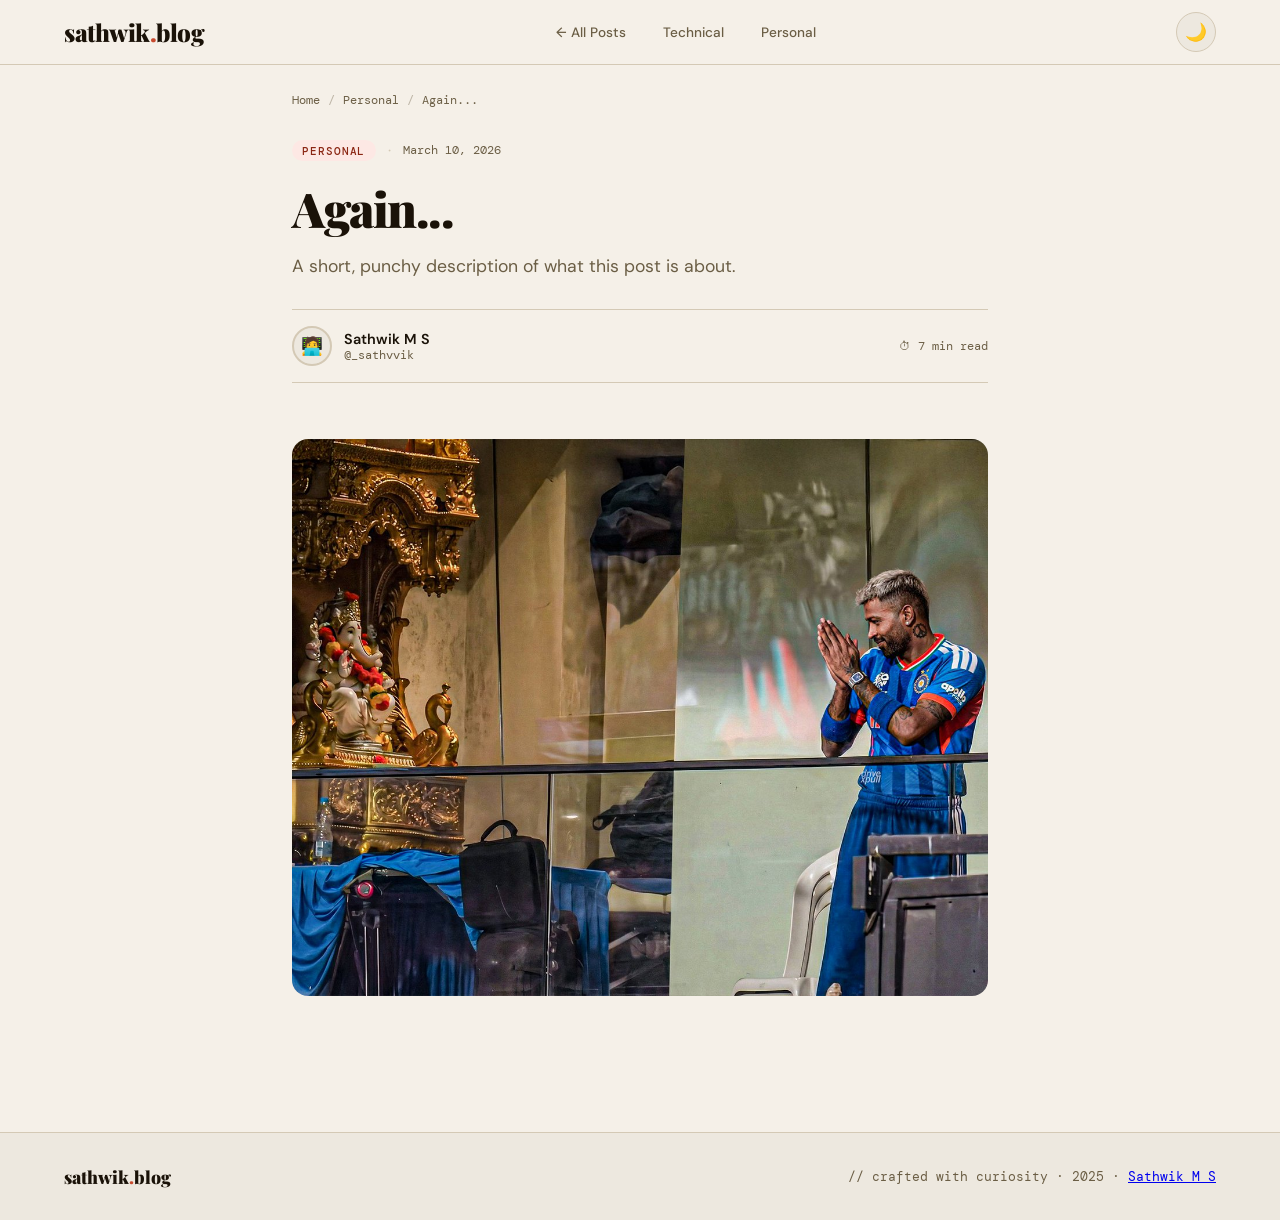
==== personal/again/index.html @ 91df0ead "first commit" ====
<!DOCTYPE html>
<html lang="en" data-theme="light">
<head>
  <meta charset="UTF-8"/>
  <meta name="viewport" content="width=device-width, initial-scale=1.0"/>
  <title>Blog Post — the.blog</title>
  <link href="https://fonts.googleapis.com/css2?family=Playfair+Display:ital,wght@0,400;0,700;0,900;1,400&family=DM+Mono:wght@400;500&family=DM+Sans:wght@300;400;500&display=swap" rel="stylesheet"/>
  <link rel="stylesheet" href="/css/page.css">
</head>
<body>

  <div class="progress-bar" id="progress"></div>

  <!-- HEADER -->
  <header>
    <div class="header-inner">
      <a href="/" class="logo">sathwik<span>.</span>blog</a>
      <nav>
        <a href="/" class="nav-btn">← All Posts</a>
        <a href="/?filter=tech" class="nav-btn">Technical</a>
        <a href="/?filter=personal" class="nav-btn">Personal</a>
        
      </nav>
      <button class="theme-toggle" onclick="toggleTheme()" aria-label="Toggle theme">
          <span id="theme-icon">🌙</span>
        </button>
    </div>
  </header>

  <!-- BREADCRUMB -->
  <div class="breadcrumb">
    <a href="/">Home</a>
    <span class="breadcrumb-sep">/</span>
    <a href="#">Personal</a>        <!-- ← replace -->
    <span class="breadcrumb-sep">/</span>
    <span>Again...</span>         <!-- ← replace -->
  </div>

  <!-- ARTICLE HEADER -->
  <div class="article-header">
    <div class="article-meta-top">
      <!-- change "tech" to "personal" for personal posts -->
      <span class="tag personal">Personal</span>
      <span class="dot">·</span>
      <span class="article-date">March 10, 2026</span>   <!-- ← replace -->
    </div>

    <!-- ← replace title; wrap part in <em> for italic accent -->
    <h1>Again...</h1>

    <!-- ← replace subtitle -->
    <p class="article-subtitle">A short, punchy description of what this post is about.</p>

    <div class="author-row">
      <div class="author">
        <!-- swap the emoji for <img src="photo.jpg"> if you have a photo -->
        <div class="avatar">🧑‍💻</div>
        <div>
          <div class="author-name">Sathwik M S</div>         <!-- ← replace -->
          <div class="author-handle">@_sathvvik</div>     <!-- ← replace -->
        </div>
      </div>
      <div class="article-stats">
        <span class="article-stat">⏱ 7 min read</span>    <!-- ← replace -->
      </div>
    </div>
  </div>

  <!-- HERO IMAGE -->
  <div class="hero-image">
    <img src="1.jpg" alt="Describe the image" />
  </div>

  
  <article class="article-body" id="article-body">


  </article>

  <!-- FOOTER -->
  <footer>
    <div class="footer-inner">
      <!-- ← replace with your blog name -->
      <span class="footer-brand">sathwik<span style="color:var(--accent)">.</span>blog</span>
      <span class="footer-copy">// crafted with curiosity · 2025 · <a href="https://www.sathwikms.site/">Sathwik M S</a></span>
    </div>
  </footer>

  <script src="/js/toggle.js"></script>

</body>
</html>
---- css/page.css ----
*,
*::before,
*::after {
    box-sizing: border-box;
    margin: 0;
    padding: 0;
}

:root {
    --bg: #f5f0e8;
    --bg2: #ede8df;
    --card: #faf7f2;
    --text: #1a1208;
    --text-muted: #6b5e45;
    --accent: #c84b2f;
    --accent2: #3a6b9f;
    --border: #d4c9b5;
    --tag-tech: #dceaf7;
    --tag-tech-text: #1a4a78;
    --tag-personal: #fde8e4;
    --tag-personal-text: #8b2714;
}

[data-theme="dark"] {
    --bg: #0e0e0f;
    --bg2: #161618;
    --card: #1c1c1f;
    --text: #f0ede6;
    --text-muted: #8a8480;
    --accent: #e8694e;
    --accent2: #5b9fd4;
    --border: #2e2d2b;
    --tag-tech: #162030;
    --tag-tech-text: #7ab8e8;
    --tag-personal: #250f0c;
    --tag-personal-text: #e88070;
}

html {
    scroll-behavior: smooth;
}

body {
    font-family: 'DM Sans', sans-serif;
    background: var(--bg);
    color: var(--text);
    transition: background 0.4s, color 0.4s;
    min-height: 100vh;
}

/* ── HEADER ── */
header {
    position: sticky;
    top: 0;
    z-index: 100;
    background: var(--bg);
    border-bottom: 1px solid var(--border);
    padding: 0 clamp(1rem, 5vw, 4rem);
    transition: background 0.4s;
}

.header-inner {
    max-width: 1200px;
    margin: 0 auto;
    display: flex;
    align-items: center;
    justify-content: space-between;
    height: 64px;
}

.logo {
    font-family: 'Playfair Display', serif;
    font-size: 1.5rem;
    font-weight: 900;
    color: var(--text);
    text-decoration: none;
    letter-spacing: -0.02em;
}

.logo span {
    color: var(--accent);
}

nav {
    display: flex;
    align-items: center;
    gap: 0.5rem;
}

.nav-btn {
    background: none;
    border: none;
    cursor: pointer;
    font-family: 'DM Sans', sans-serif;
    font-size: 0.85rem;
    font-weight: 500;
    color: var(--text-muted);
    padding: 0.4rem 0.9rem;
    border-radius: 100px;
    transition: all 0.2s;
    text-decoration: none;
    display: inline-block;
}

.nav-btn:hover {
    color: var(--text);
    background: var(--bg2);
}

.theme-toggle {
    background: var(--bg2);
    border: 1px solid var(--border);
    cursor: pointer;
    width: 40px;
    height: 40px;
    border-radius: 50%;
    display: flex;
    align-items: center;
    justify-content: center;
    font-size: 1.1rem;
    transition: all 0.2s;
    margin-left: 0.5rem;
}

.theme-toggle:hover {
    transform: rotate(20deg) scale(1.1);
}

/* ── PROGRESS BAR ── */
.progress-bar {
    position: fixed;
    top: 64px;
    left: 0;
    height: 3px;
    z-index: 99;
    background: var(--accent);
    width: 0%;
    transition: width 0.1s linear;
}

/* ── BREADCRUMB ── */
.breadcrumb {
    max-width: 760px;
    margin: 0 auto;
    padding: 1.75rem clamp(1rem, 5vw, 2rem) 0;
    display: flex;
    align-items: center;
    gap: 0.5rem;
    font-family: 'DM Mono', monospace;
    font-size: 0.72rem;
    color: var(--text-muted);
}

.breadcrumb a {
    color: var(--text-muted);
    text-decoration: none;
}

.breadcrumb a:hover {
    color: var(--accent);
}

.breadcrumb-sep {
    opacity: 0.4;
}

/* ── ARTICLE HEADER ── */
.article-header {
    max-width: 760px;
    margin: 0 auto;
    padding: 2rem clamp(1rem, 5vw, 2rem) 2rem;
    animation: fadeUp 0.5s ease both;
}

.article-meta-top {
    display: flex;
    align-items: center;
    gap: 0.75rem;
    margin-bottom: 1.25rem;
    flex-wrap: wrap;
}

.tag {
    font-family: 'DM Mono', monospace;
    font-size: 0.68rem;
    font-weight: 500;
    padding: 0.2rem 0.65rem;
    border-radius: 100px;
    text-transform: uppercase;
    letter-spacing: 0.08em;
}

.tag.tech {
    background: var(--tag-tech);
    color: var(--tag-tech-text);
}

.tag.personal {
    background: var(--tag-personal);
    color: var(--tag-personal-text);
}

.article-date {
    font-family: 'DM Mono', monospace;
    font-size: 0.72rem;
    color: var(--text-muted);
}

.dot {
    color: var(--border);
}

.article-header h1 {
    font-family: 'Playfair Display', serif;
    font-size: clamp(2rem, 4.5vw, 3rem);
    font-weight: 900;
    line-height: 1.15;
    letter-spacing: -0.03em;
    color: var(--text);
    margin-bottom: 1rem;
}

.article-header h1 em {
    font-style: italic;
    color: var(--accent);
}

.article-subtitle {
    font-size: 1.1rem;
    color: var(--text-muted);
    line-height: 1.65;
    max-width: 640px;
    margin-bottom: 1.75rem;
}

/* ── AUTHOR ROW ── */
.author-row {
    display: flex;
    align-items: center;
    justify-content: space-between;
    padding: 1rem 0;
    border-top: 1px solid var(--border);
    border-bottom: 1px solid var(--border);
    flex-wrap: wrap;
    gap: 1rem;
}

.author {
    display: flex;
    align-items: center;
    gap: 0.75rem;
}

.avatar {
    width: 40px;
    height: 40px;
    border-radius: 50%;
    background: var(--bg2);
    border: 2px solid var(--border);
    display: flex;
    align-items: center;
    justify-content: center;
    font-size: 1.1rem;
    overflow: hidden;
}

.avatar img {
    width: 100%;
    height: 100%;
    object-fit: cover;
    border-radius: 50%;
}

.author-name {
    font-weight: 600;
    font-size: 0.9rem;
    color: var(--text);
}

.author-handle {
    font-family: 'DM Mono', monospace;
    font-size: 0.72rem;
    color: var(--text-muted);
}

.article-stats {
    display: flex;
    gap: 1.25rem;
}

.article-stat {
    font-family: 'DM Mono', monospace;
    font-size: 0.72rem;
    color: var(--text-muted);
}

/* ── HERO IMAGE ── */
.hero-image {
    max-width: 760px;
    margin: 0 auto;
    padding: 1.5rem clamp(1rem, 5vw, 2rem) 2.5rem;
}

.hero-image img {
    width: 100%;
    border-radius: 16px;
    display: block;
    object-fit: cover;
}

.hero-image-placeholder {
    width: 100%;
    height: 320px;
    border-radius: 16px;
    background: var(--bg2);
    border: 2px dashed var(--border);
    display: flex;
    flex-direction: column;
    align-items: center;
    justify-content: center;
    gap: 0.5rem;
    color: var(--text-muted);
    font-family: 'DM Mono', monospace;
    font-size: 0.78rem;
}

.hero-image-placeholder span:first-child {
    font-size: 2rem;
    opacity: 0.35;
}

.hero-image-caption {
    font-family: 'DM Mono', monospace;
    font-size: 0.72rem;
    color: var(--text-muted);
    text-align: center;
    margin-top: 0.6rem;
    font-style: italic;
}

/* ── ARTICLE BODY ── */
.article-body {
    max-width: 760px;
    margin: 0 auto;
    padding: 0 clamp(1rem, 5vw, 2rem) 6rem;
    animation: fadeUp 0.5s ease 0.1s both;
}

.article-body>*+* {
    margin-top: 1.5rem;
}

.article-body p {
    font-size: 1.05rem;
    line-height: 1.85;
    color: var(--text);
}

.article-body h2 {
    font-family: 'Playfair Display', serif;
    font-size: 1.65rem;
    font-weight: 700;
    letter-spacing: -0.02em;
    color: var(--text);
    margin-top: 2.75rem;
    padding-bottom: 0.5rem;
    border-bottom: 1px solid var(--border);
}

.article-body h3 {
    font-family: 'Playfair Display', serif;
    font-size: 1.2rem;
    font-weight: 700;
    color: var(--text);
    margin-top: 2rem;
}

.article-body a {
    color: var(--accent2);
    text-decoration: underline;
    text-underline-offset: 3px;
}

.article-body a:hover {
    color: var(--accent);
}

.article-body strong {
    font-weight: 600;
}

.article-body em {
    font-style: italic;
}

.article-body ul,
.article-body ol {
    padding-left: 1.4rem;
}

.article-body li {
    font-size: 1.05rem;
    line-height: 1.8;
    color: var(--text);
    margin-bottom: 0.4rem;
}

.article-body li::marker {
    color: var(--accent);
}

.article-body blockquote {
    border-left: 3px solid var(--accent);
    padding: 1rem 1.5rem;
    background: var(--card);
    border-radius: 0 12px 12px 0;
    font-family: 'Playfair Display', serif;
    font-size: 1.1rem;
    font-style: italic;
    color: var(--text);
}

.article-body code {
    font-family: 'DM Mono', monospace;
    font-size: 0.85em;
    background: var(--bg2);
    padding: 0.15em 0.45em;
    border-radius: 4px;
    color: var(--accent);
}

.article-body pre {
    background: var(--bg2);
    border: 1px solid var(--border);
    border-radius: 12px;
    padding: 1.5rem;
    overflow-x: auto;
}

.article-body pre code {
    background: none;
    padding: 0;
    font-size: 0.88rem;
    color: var(--text);
    line-height: 1.7;
}

.article-body hr {
    border: none;
    height: 1px;
    background: var(--border);
    margin: 2.5rem 0;
}

.article-body img {
    width: 100%;
    border-radius: 12px;
    display: block;
}

.article-body mark {
    background: #fff5c2;
    padding: 0.1em 0.2em;
    border-radius: 3px;
    color: var(--text);
}

[data-theme="dark"] .article-body mark {
    background: #2e2900;
}

/* ── FOOTER ── */
footer {
    border-top: 1px solid var(--border);
    background: var(--bg2);
    padding: 2rem clamp(1rem, 5vw, 4rem);
}

.footer-inner {
    max-width: 1200px;
    margin: 0 auto;
    display: flex;
    align-items: center;
    justify-content: space-between;
    flex-wrap: wrap;
    gap: 1rem;
}

.footer-brand {
    font-family: 'Playfair Display', serif;
    font-weight: 900;
    font-size: 1.1rem;
}

.footer-copy {
    font-size: 0.8rem;
    color: var(--text-muted);
    font-family: 'DM Mono', monospace;
}

@keyframes fadeUp {
    from {
        opacity: 0;
        transform: translateY(16px);
    }

    to {
        opacity: 1;
        transform: translateY(0);
    }
}

@media (max-width: 480px) {
    .article-header h1 {
        font-size: 1.75rem;
    }

    .author-row {
        flex-direction: column;
        align-items: flex-start;
    }
}

@media (max-width: 720px) {
    nav {
        display: none;
    }
}
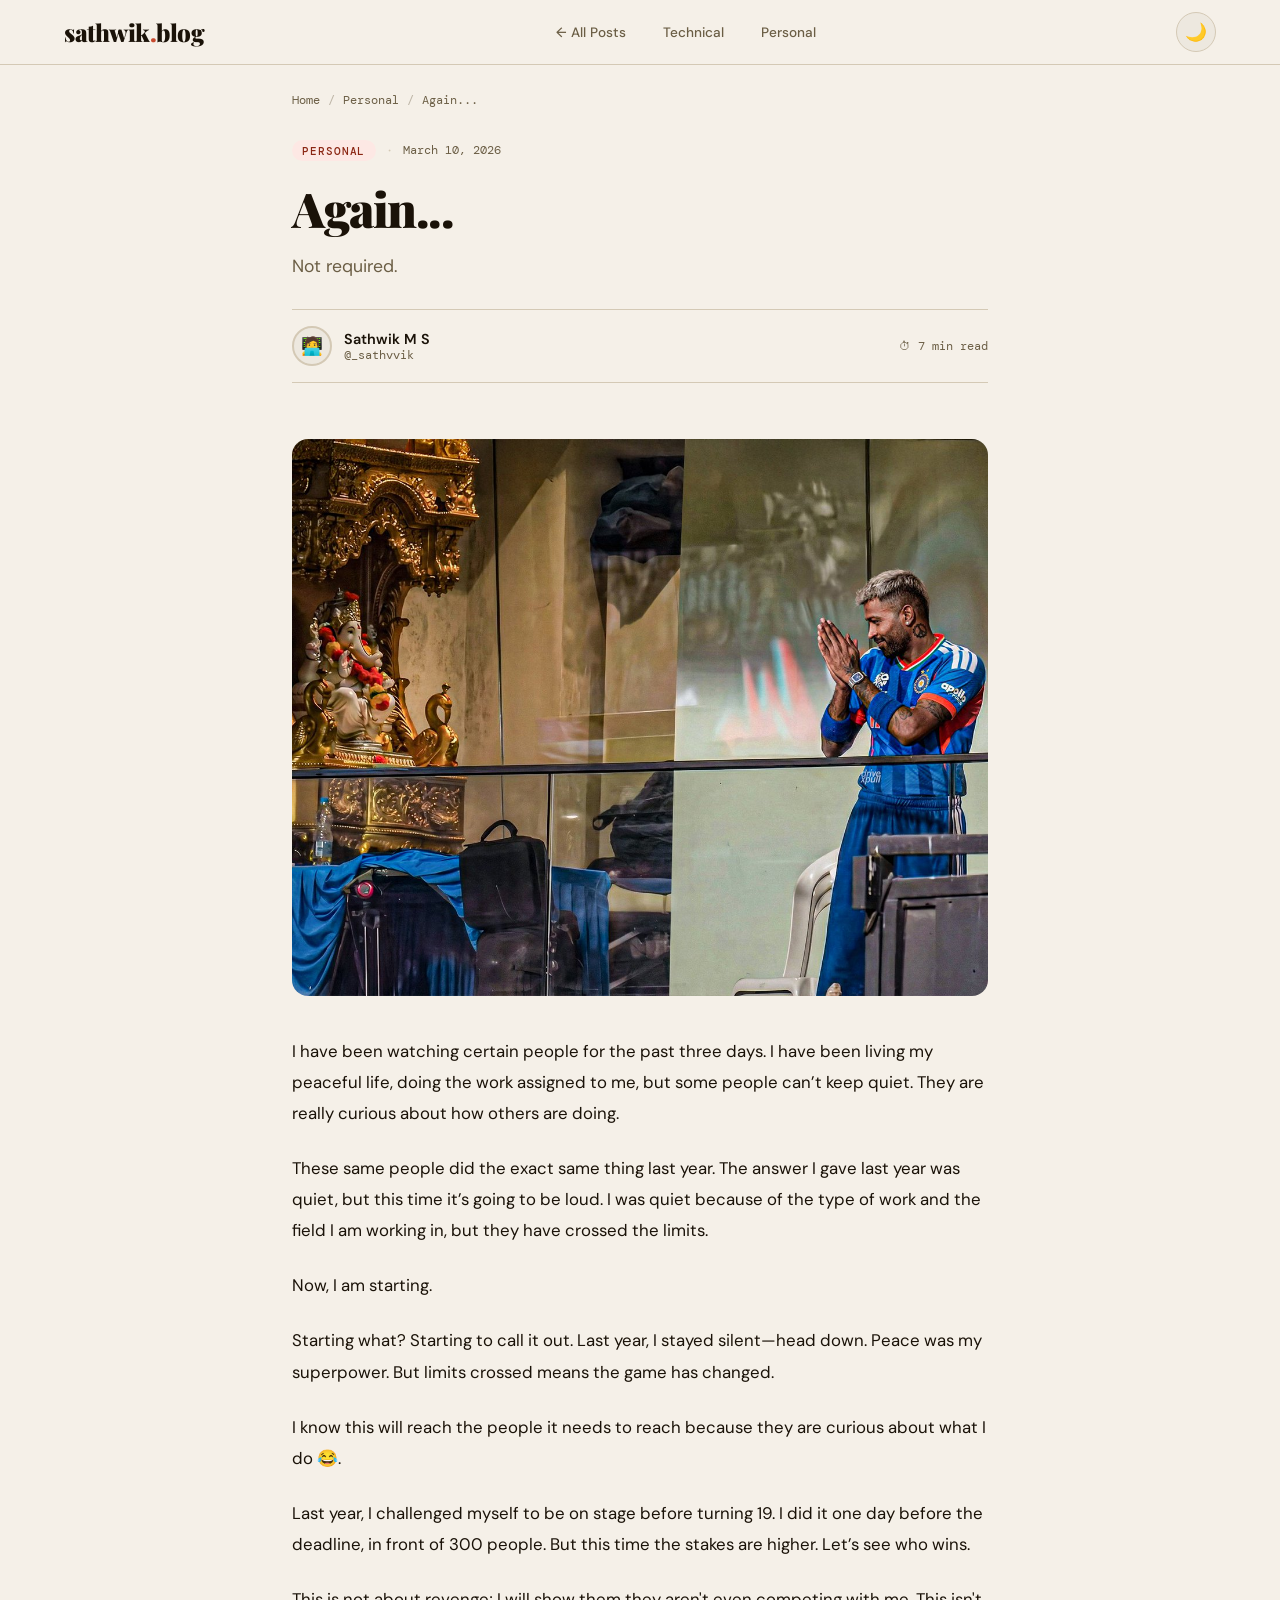
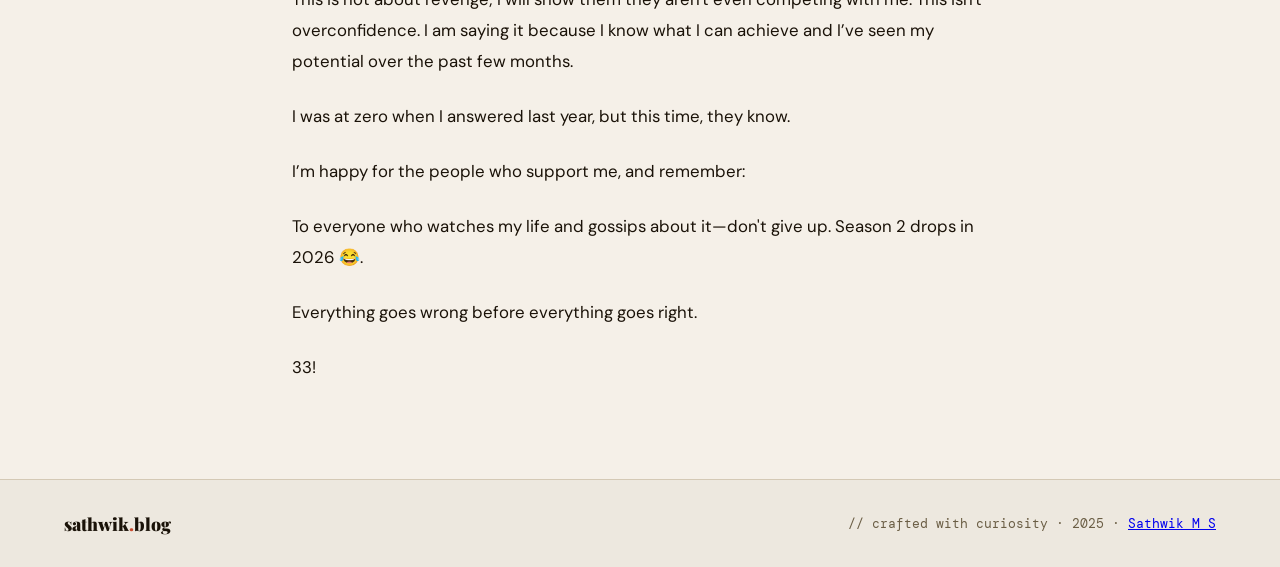
==== commit e844e215: "added new blog" ====
--- a/personal/again/index.html
+++ b/personal/again/index.html
@@ -1,12 +1,26 @@
 <!DOCTYPE html>
 <html lang="en" data-theme="light">
+
 <head>
-  <meta charset="UTF-8"/>
-  <meta name="viewport" content="width=device-width, initial-scale=1.0"/>
-  <title>Blog Post — the.blog</title>
-  <link href="https://fonts.googleapis.com/css2?family=Playfair+Display:ital,wght@0,400;0,700;0,900;1,400&family=DM+Mono:wght@400;500&family=DM+Sans:wght@300;400;500&display=swap" rel="stylesheet"/>
+  <meta charset="UTF-8" />
+  <meta name="viewport" content="width=device-width, initial-scale=1.0" />
+  <title>sathwikms.blog - Again...</title>
+
+  <meta property="og:type" content="website" />
+  <meta property="og:title" content="Again..." />
+  <meta property="og:description" content="Not Required" />
+  <meta property="og:url" content="https://blogs.sathwikms.site/" />
+  <meta property="og:image" content="https://blogs.sathwikms.site/personal/again/1.jpg" />
+  <meta property="og:site_name" content="Sathwik M S - Blog" />
+
+  <link rel="icon" type="image/x-icon" href="/assets/favicon.ico">
+
+  <link
+    href="https://fonts.googleapis.com/css2?family=Playfair+Display:ital,wght@0,400;0,700;0,900;1,400&family=DM+Mono:wght@400;500&family=DM+Sans:wght@300;400;500&display=swap"
+    rel="stylesheet" />
   <link rel="stylesheet" href="/css/page.css">
 </head>
+
 <body>
 
   <div class="progress-bar" id="progress"></div>
@@ -19,11 +33,11 @@
         <a href="/" class="nav-btn">← All Posts</a>
         <a href="/?filter=tech" class="nav-btn">Technical</a>
         <a href="/?filter=personal" class="nav-btn">Personal</a>
-        
+
       </nav>
       <button class="theme-toggle" onclick="toggleTheme()" aria-label="Toggle theme">
-          <span id="theme-icon">🌙</span>
-        </button>
+        <span id="theme-icon">🌙</span>
+      </button>
     </div>
   </header>
 
@@ -31,9 +45,9 @@
   <div class="breadcrumb">
     <a href="/">Home</a>
     <span class="breadcrumb-sep">/</span>
-    <a href="#">Personal</a>        <!-- ← replace -->
+    <a href="#">Personal</a> <!-- ← replace -->
     <span class="breadcrumb-sep">/</span>
-    <span>Again...</span>         <!-- ← replace -->
+    <span>Again...</span> <!-- ← replace -->
   </div>
 
   <!-- ARTICLE HEADER -->
@@ -42,26 +56,26 @@
       <!-- change "tech" to "personal" for personal posts -->
       <span class="tag personal">Personal</span>
       <span class="dot">·</span>
-      <span class="article-date">March 10, 2026</span>   <!-- ← replace -->
+      <span class="article-date">March 10, 2026</span> <!-- ← replace -->
     </div>
 
     <!-- ← replace title; wrap part in <em> for italic accent -->
     <h1>Again...</h1>
 
     <!-- ← replace subtitle -->
-    <p class="article-subtitle">A short, punchy description of what this post is about.</p>
+    <p class="article-subtitle">Not required.</p>
 
     <div class="author-row">
       <div class="author">
         <!-- swap the emoji for <img src="photo.jpg"> if you have a photo -->
         <div class="avatar">🧑‍💻</div>
         <div>
-          <div class="author-name">Sathwik M S</div>         <!-- ← replace -->
-          <div class="author-handle">@_sathvvik</div>     <!-- ← replace -->
+          <div class="author-name">Sathwik M S</div> <!-- ← replace -->
+          <div class="author-handle">@_sathvvik</div> <!-- ← replace -->
         </div>
       </div>
       <div class="article-stats">
-        <span class="article-stat">⏱ 7 min read</span>    <!-- ← replace -->
+        <span class="article-stat">⏱ 7 min read</span> <!-- ← replace -->
       </div>
     </div>
   </div>
@@ -71,9 +85,37 @@
     <img src="1.jpg" alt="Describe the image" />
   </div>
 
-  
+
   <article class="article-body" id="article-body">
+    <p>I have been watching certain people for the past three days. I have been living my peaceful life, doing the work
+      assigned to me, but some people can’t keep quiet. They are really curious about how others are doing.</p>
 
+    <p>These same people did the exact same thing last year. The answer I gave last year was quiet, but this time it’s
+      going to be loud. I was quiet because of the type of work and the field I am working in, but they have crossed the
+      limits.</p>
+
+    <p>Now, I am starting.</p>
+
+    <p>Starting what? Starting to call it out. Last year, I stayed silent—head down. Peace was my superpower. But limits
+      crossed means the game has changed.</p>
+
+    <p>I know this will reach the people it needs to reach because they are curious about what I do 😂.</p>
+
+    <p>Last year, I challenged myself to be on stage before turning 19. I did it one day before the deadline, in front
+      of 300 people. But this time the stakes are higher. Let’s see who wins.</p>
+
+    <p>This is not about revenge; I will show them they aren't even competing with me. This isn't overconfidence. I am
+      saying it because I know what I can achieve and I’ve seen my potential over the past few months.</p>
+
+    <p>I was at zero when I answered last year, but this time, they know.</p>
+
+    <p>I’m happy for the people who support me, and remember:</p>
+
+    <p>To everyone who watches my life and gossips about it—don't give up. Season 2 drops in 2026 😂.</p>
+
+    <p>Everything goes wrong before everything goes right.</p>
+
+    <p>33!</p>
 
   </article>
 
@@ -82,11 +124,13 @@
     <div class="footer-inner">
       <!-- ← replace with your blog name -->
       <span class="footer-brand">sathwik<span style="color:var(--accent)">.</span>blog</span>
-      <span class="footer-copy">// crafted with curiosity · 2025 · <a href="https://www.sathwikms.site/">Sathwik M S</a></span>
+      <span class="footer-copy">// crafted with curiosity · 2025 · <a href="https://www.sathwikms.site/">Sathwik M
+          S</a></span>
     </div>
   </footer>
 
   <script src="/js/toggle.js"></script>
 
 </body>
-</html>
+
+</html>
